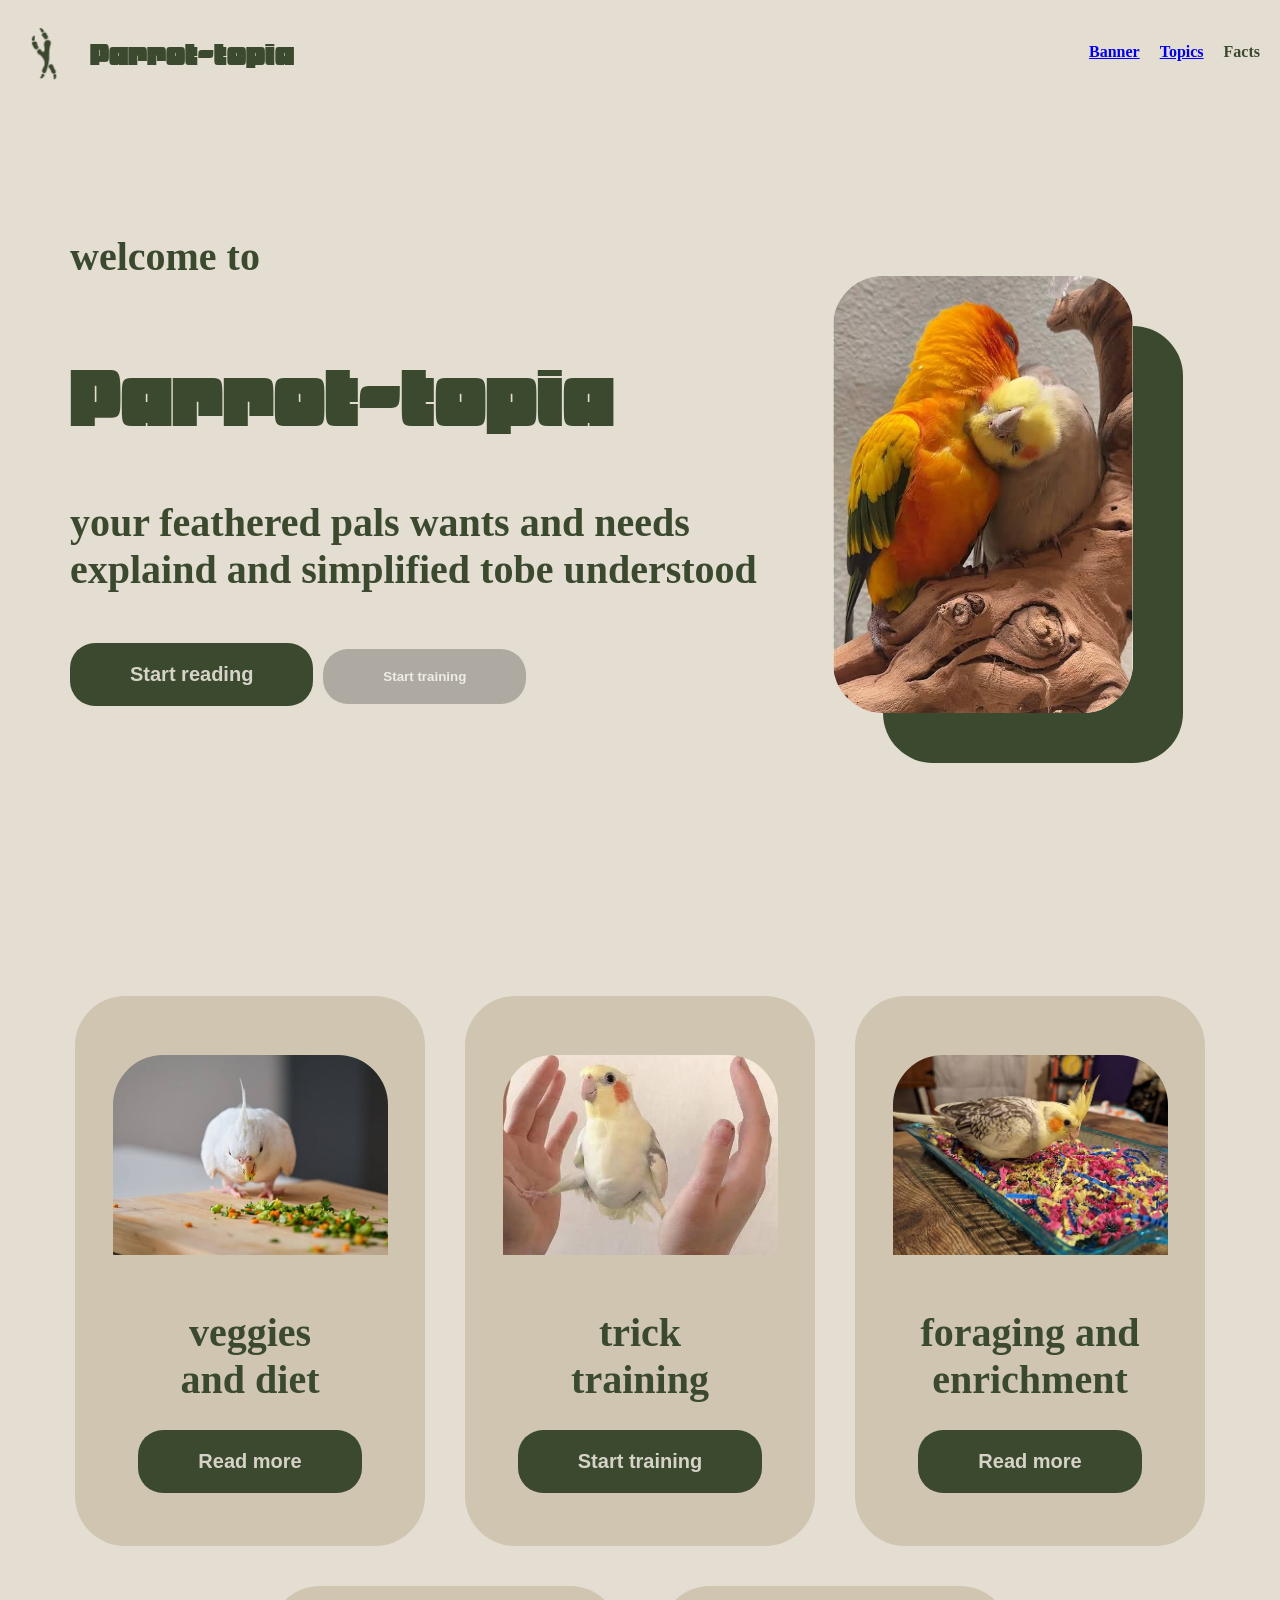
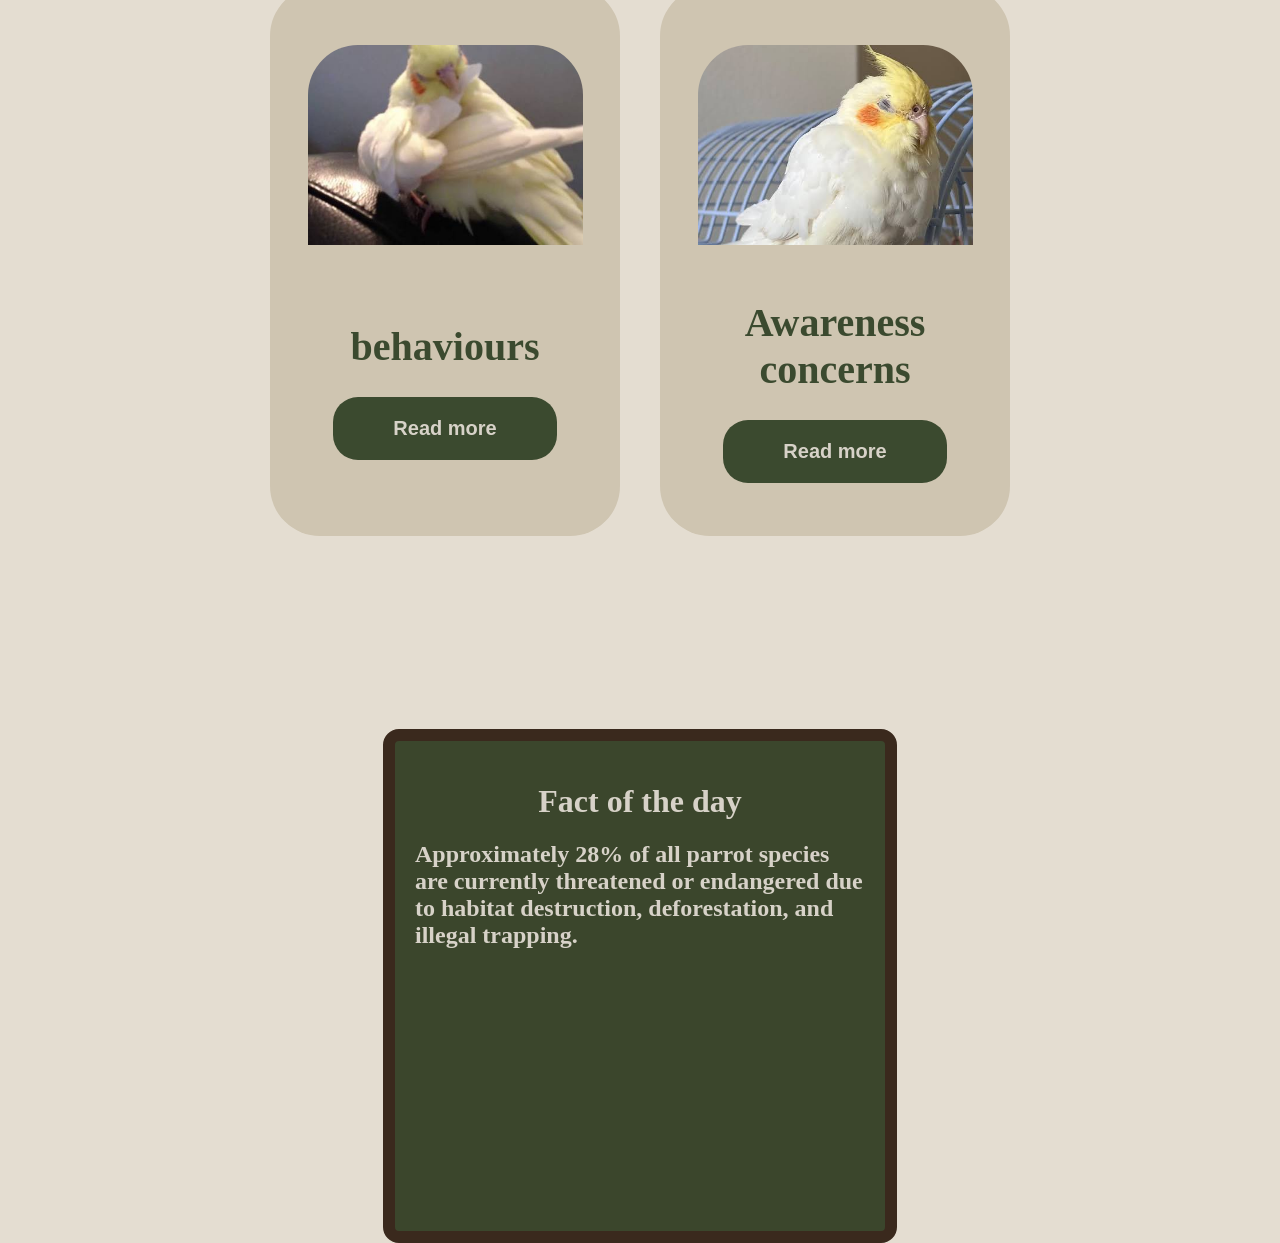
==== index.html @ 87673b83 "Add files via upload" ====
<!doctype html>
<html lang="en">

<head>
  <meta charset="UTF-8" />
  <meta name="viewport" content="width=device-width, initial-scale=1.0" />
  <link rel="stylesheet" href="style.css" />

  <link rel="preconnect" href="https://fonts.googleapis.com" />
  <link rel="preconnect" href="https://fonts.gstatic.com" crossorigin />
  <link href="https://fonts.googleapis.com/css2?family=Badeen+Display&display=swap" rel="stylesheet" />

  <title>Document</title>
</head>

<body>

  <div id="topicLinks" class="scale-up-center ">
    <p>eddf</p>
    <p>gregf</p>
    <p>grfgv</p>
    <p>regegrfg</p>
    <p>gfdghert</p>
  </div>

  <nav>
    <div>
      <img id="navLogo" src="images/parrot-foot.png" alt="parrot foot logo" />
      <h3 class="badeen" id="navTitle">Parrot-topia</h3>
    </div>
    <div>
      <a href="#banner">Banner</a>
      <a href="#cardsParent">Topics</a>
      <a>Facts</a>
    </div>
  </nav>


  <div id="banner">
    <div id="part1">
      <p>welcome to</p>
      <h1 class="badeen">Parrot-topia</h1>
      <p>
        your feathered pals wants and needs <br />explaind and simplified tobe
        understood
      </p>
      <div id="btnParent">
        <button class="mainBtn">Start reading</button>
        <button>Start training</button>
      </div>
    </div>



    <div class="part2parent">

      <div id="part2">
        <img src="images/feathered-pals.jpeg" id="pals" alt="feathered pals preening" />
      </div>
    </div>
  </div>

  <div id="cardsParent">
    <div class="cardparent2">
      <div class="cards">
        <div class="cardimgparent">
          <img class="widthimg cardIMG" src="images/veggies.jpeg" alt="a parrot doing tricks" />
        </div>
        <div class="cardTXT">
          <h1>veggies<br />and diet</h1>
          <button>Read more</button>
        </div>
      </div>
    </div>

    <div class="cardparent2">
      <div class="cards">
        <div class="cardimgparent">
          <img class="cardIMG" src="images/stripper.jpeg" alt="a parrot doing tricks" />
        </div>
        <div class="cardTXT">
          <h1>trick<br />training</h1>
          <button>Start training</button>
        </div>
      </div>
    </div>

    <div class="cardparent2">
      <div class="cards">
        <div class="cardimgparent">
          <img class="widthimg cardIMG" src="images/foraging.jpeg" alt="a parrot doing tricks" />
        </div>
        <div class="cardTXT">
          <h1>foraging and enrichment</h1>
          <button>Read more</button>
        </div>
      </div>
    </div>

    <div class="cardparent2">
      <div class="cards">
        <div class="cardimgparent">
          <img class="widthimg cardIMG" src="images/preeningBuddy.jpg" alt="a parrot doing tricks" />
        </div>
        <div class="cardTXT">
          <h1>behaviours</h1>
          <button>Read more</button>
        </div>
      </div>
    </div>

     <div class="cardparent2">
      <div class="cards">
        <div class="cardimgparent">
          <img class="widthimg cardIMG" src="images/sickBuddy.jpg" alt="a parrot doing tricks" style="width:100%;height: auto;"/>
        </div>
        <div class="cardTXT">
          <h1>Awareness concerns</h1>
          <button>Read more</button>
        </div>
      </div>
    </div>
  </div>



  <div id="section2">
    <div id="boardParent">
      <div id="board">
        <h1>Fact of the day</h1>
        <h2>Did you know that, training your parrot helps with</h2>
      </div>
    </div>
  </div>


  


  <script src="Script.js"></script>
</body>
</html>
---- style.css ----
body{
    background-color: #e4ddd1;
        color: #3b4a2f;
            font-weight: bold;
    margin: 0px;
    padding: 0px;
}
#navLogo{
    width: 50px;
    height: auto;
}
nav{
    padding: 0px 20px;
    display: flex;
    justify-content: space-between;
    align-items: center;

}
nav div{
    display: flex;
    gap: 20px;
    justify-content: center;
    align-items: center;
}
#navTitle{
    font-size: 30px;
}
.badeen {
  font-family: "Badeen Display", system-ui;
  font-weight: 400;
  font-style: normal;
}
#part1,#part2{
padding: 20px 0px;
    font-size: 40px;
}
#part1{
        width:fit-content ;
}

.part2parent{
    width: 25%;
display: flex;
justify-content: center;
align-items: center;
flex-grow: 1;

}

#banner{
    max-width: 100vw;
    padding: 70px;
    display: flex;
    flex-wrap: wrap;
    justify-content: space-between;
    align-items: center;
}
#pals{
    margin-bottom: -100px;
    border-radius:  50px ;
    width: 300px;
    box-shadow: #3b4a2f 50px 50px 0px;
}
.cards{
    display: flex;
    flex-direction: column;
    justify-content: space-evenly;
    align-items: center;
    background-color: #cfc5b1;
    border-radius: 50px;
    width: 300px;
    height: 500px;
        transition: all 0.3s;
        padding: 25px;
}

.cards:hover{
    background-color: rgb(255, 198, 83);
    transform: translateY(-100px);
}

#cardsParent{
    flex-wrap: wrap;
    margin-top: 200px;
    padding: 0px 70px;
    gap:40px;
    display: flex;
    justify-content: center;
    align-items: center;
    
}
button,input{
    padding: 20px 60px;
    border-radius: 25px;
    border: 0px;
    background-color: #aeaaa2;
    color: #eeece7;
    font-weight: bold;
    transition: all 0.15s;
}
button:hover{
    background-color: #e5a93c;
    color: #3B462C;

}
#btnParent{
    margin-top: 50px;
}
.mainBtn{
    background-color: #3b4a2f;
    color: #d7d2c8;
    font-size: 20px;


}
.mainBtn:hover{
    background-color: #e5a93c;
    color: #3B462C;

}
.cardimgparent{
     display: flex;
    justify-content: center;
    align-items: center;
    background-color: #e5a93c;
    height: 200px;
    width: 275px;
    border-radius: 50px 50px 0px 0px;
    overflow: hidden;
}
.cardIMG{width: 275px;}
.cardTXT{flex-direction: column;
    display: flex;
    justify-content: center;
    align-items: center;
    height: 200px;
    width: 275px;
}
.cardTXT h1{
    color: #3b4a2f;
    text-align:center ;
    font-size: 40px;
}
.cardTXT button{
background-color: #3b4a2f;
    color: #d7d2c8;
    font-size: 20px;
}
.cardTXT button:hover{
    background-color: #e5a93c;
    color: #3B462C;
}
.widthimg{
    width: auto;
    height: 200px;
}
.cardparent2{
display: flex;
justify-content: center;
align-items: center;}
.cardparent2:hover .cards{
    background-color: #ffc653;
    transform: translateY(-100px);
}
input{
    padding: 20px 60px;
    border-radius: 25px;
    border: 0px;
    background-color: #aeaaa2;
    color: #eeece7;
    font-weight: bold;
    transition: all 0.15s;
    font-size: 20px;
}
form{    
    display: flex;
    justify-content: space-between;
    align-items: center;
    flex-direction:column;
    gap: 10px;
        width: 100%;
        max-width: 550px;
    font-size: 20px;
        height: 100%;
            padding:0px  50px;
}
.traininginput{
    display: flex;
    justify-content: space-between;
    align-items: center;
    flex-direction:rows;
    width: 100%;
    height: 100%;

}
#trainingSignUp{
    flex-grow: 1;
    display: flex;
    justify-content: center;
    align-items: center;
    flex-direction:rows;
    height: 500px;
    width: 50%;
}
#boardParent{
    width:  50%;
    min-width: 500px;
    flex-grow: 1;
    height: 500px;
    display: flex;
    justify-content: center;
    align-items: center;
    flex-direction:rows;
}
#section2{
    margin-top: 200px;
    flex-wrap: wrap-reverse;
    width: 100%;
    display: flex;
    justify-content: space-between;
    align-items: center;
    flex-direction:rows;
}
#board{
    padding:20px;
    width: 450px;
    aspect-ratio: 1/1;
    background-color: #3B462C;
    border: #3a291d solid 12px;
    border-radius: 16px;
        color: #d7d2c8;
}
#board h1{
    text-align: center;
    color: #d7d2c8;
}
li{
    font-size: 20px;
    padding: 20px;
}
#section3{
    overflow:auto;
margin-top: 200px;
height: fit-content;
position: relative;
}
#playArea{
    display: block;
    width: 100%;
    image-orientation: flip;
    height:auto;
}
#playAreaStuff{
    height: 100%;
    width: 100%;
    padding: 100px;
    position: absolute;
    color: #cfc5b1;
}
#playAreaStuff h1{
padding: 20px 0px;
    font-size: 40px;

}
#playAreaStuff p{
    font-size: 40px;
}

#topicLinks{
    display: none;
    position:fixed;
    top: 0px;
    width: 100vw;
    height: 100vh;
    background-color: #cfc5b1;
    z-index: 100;
}









.scale-up-center {
	-webkit-animation: scale-up-center 0.4s cubic-bezier(0.390, 0.575, 0.565, 1.000) both;
	        animation: scale-up-center 0.4s cubic-bezier(0.390, 0.575, 0.565, 1.000) both;
}








/* ----------------------------------------------
 * Generated by Animista on 2026-10-11 20:53:26
 * Licensed under FreeBSD License.
 * See http://animista.net/license for more info. 
 * w: http://animista.net, t: @cssanimista
 * ---------------------------------------------- */

/**
 * ----------------------------------------
 * animation scale-up-center
 * ----------------------------------------
 */
@-webkit-keyframes scale-up-center {
  0% {
    -webkit-transform: scale(0.5);
            transform: scale(0.5);
  }
  100% {
    -webkit-transform: scale(1);
            transform: scale(1);
  }
}
@keyframes scale-up-center {
  0% {
    -webkit-transform: scale(0.5);
            transform: scale(0.5);
  }
  100% {
    -webkit-transform: scale(1);
            transform: scale(1);
  }
}
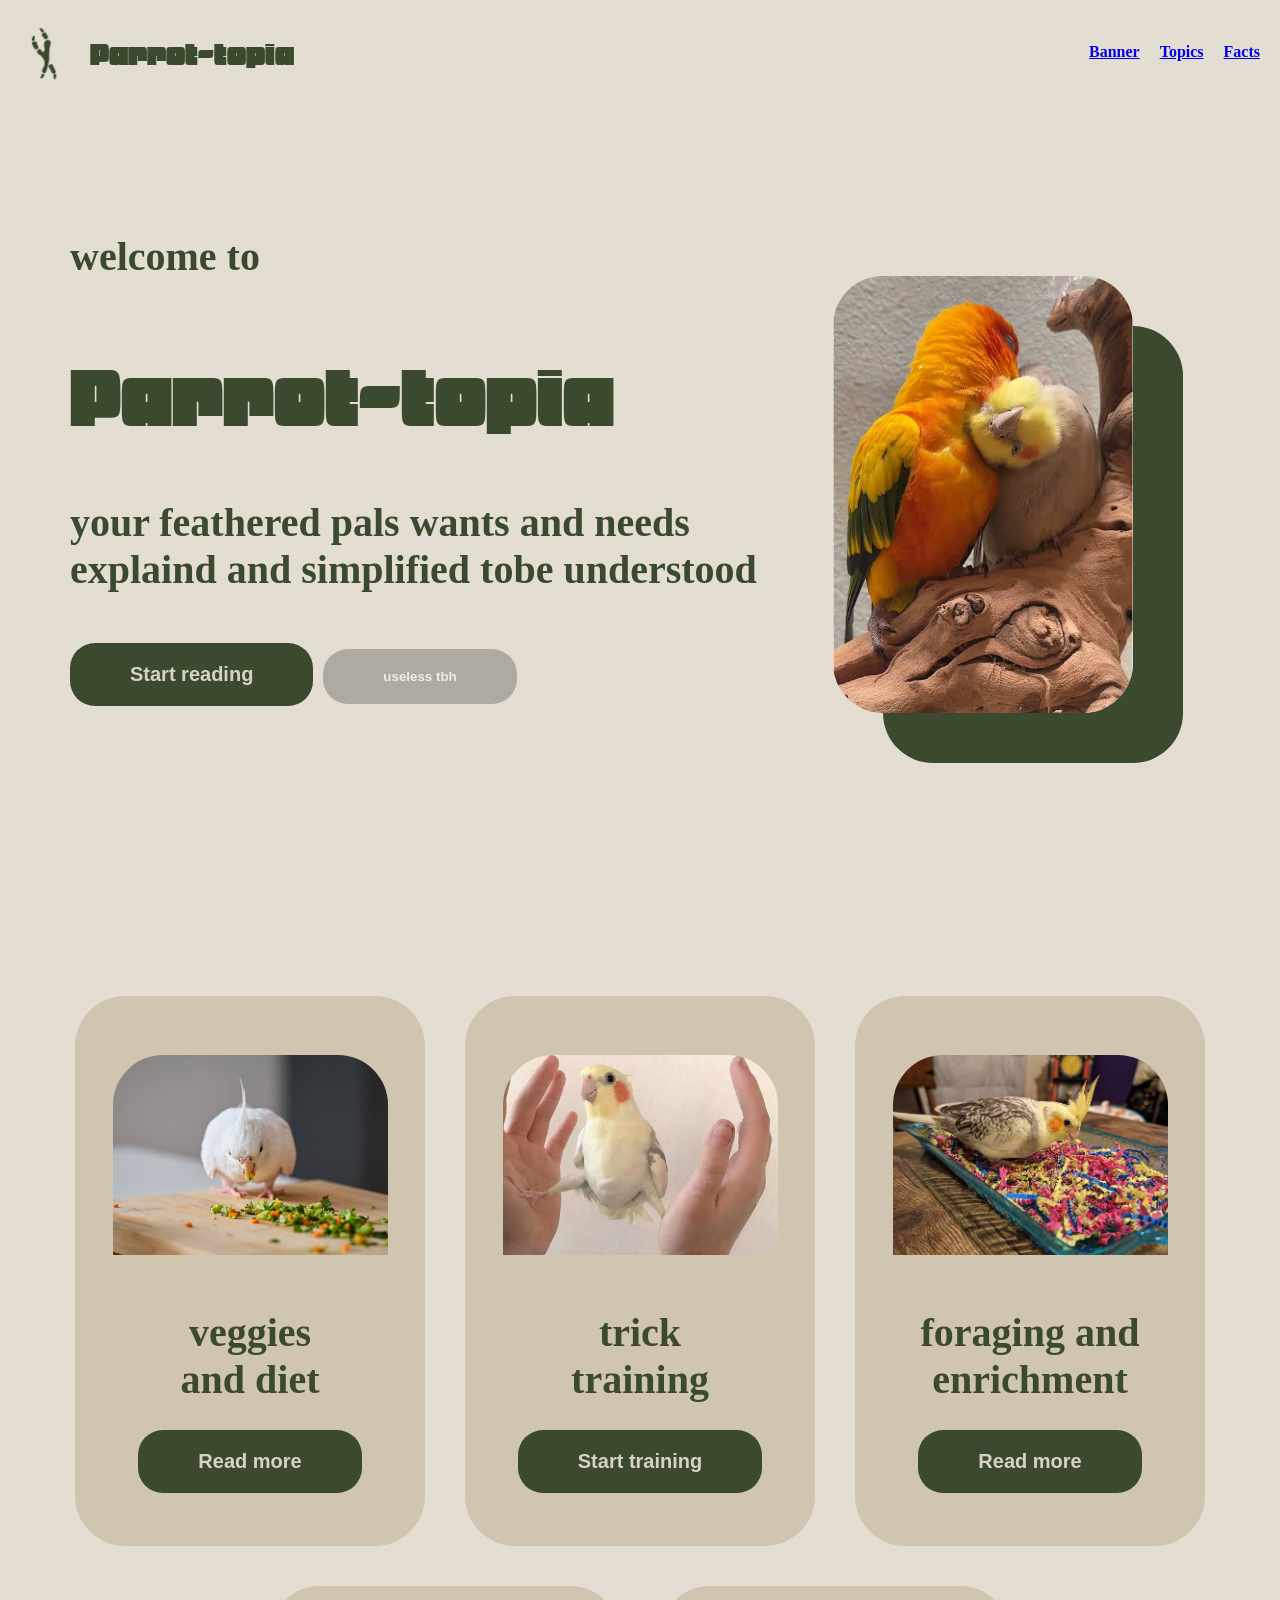
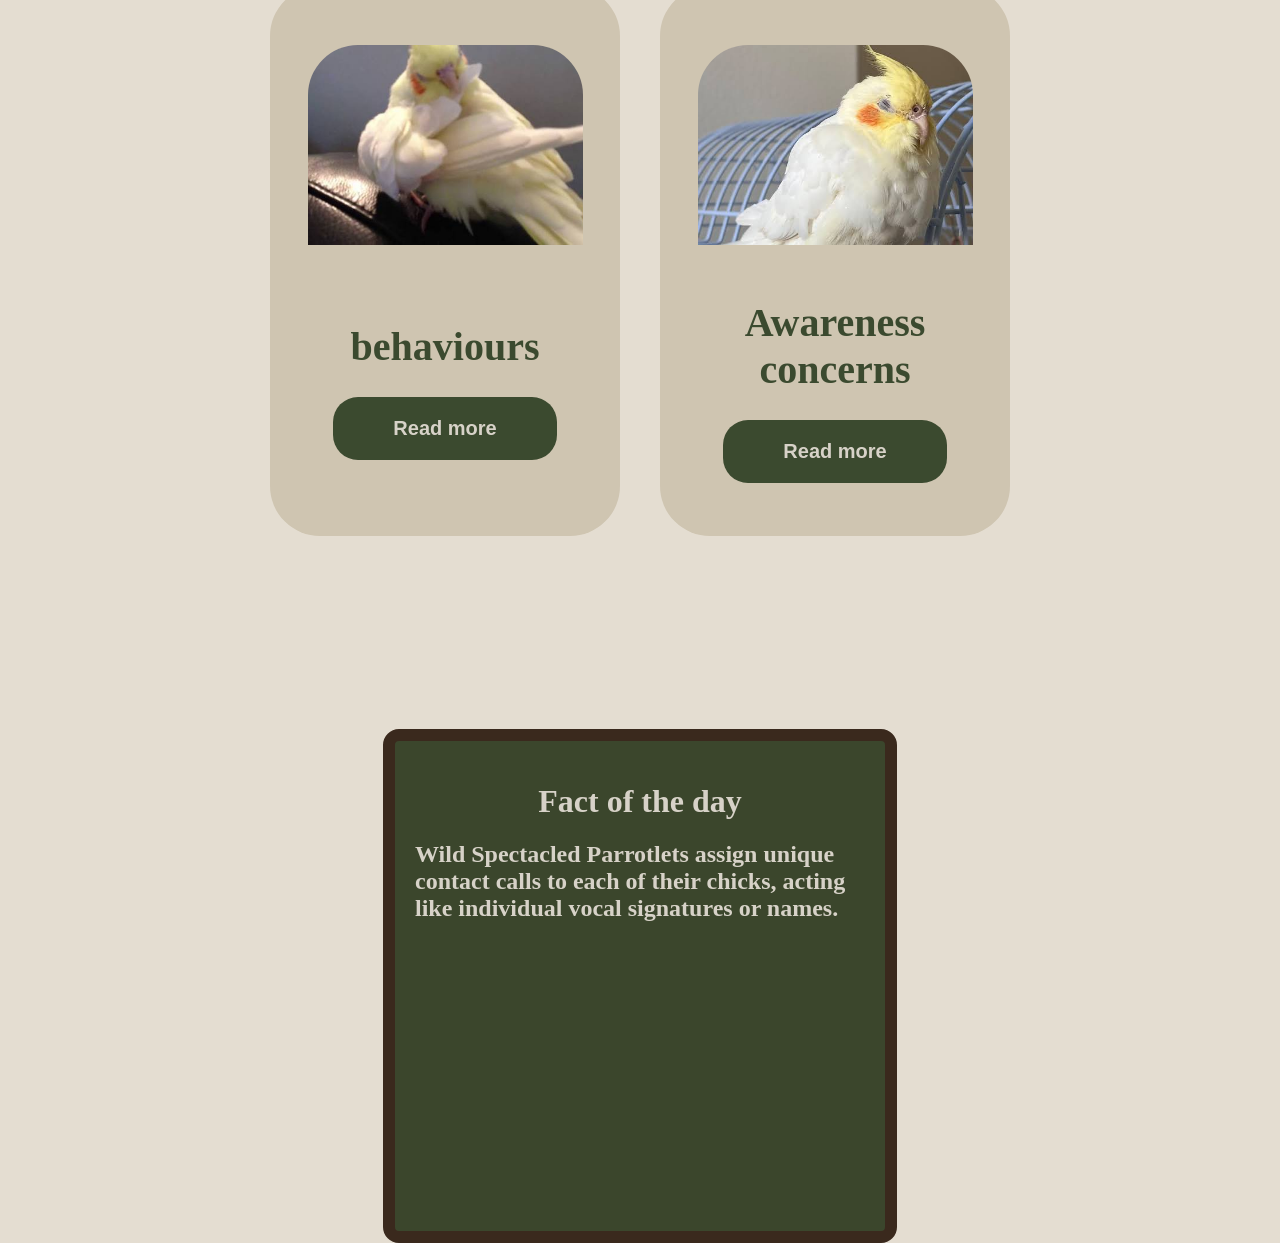
==== commit 785b554f: "0.5.8" ====
--- a/index.html
+++ b/index.html
@@ -16,11 +16,20 @@
 <body>
 
   <div id="topicLinks" class="scale-up-center ">
-    <p>eddf</p>
-    <p>gregf</p>
-    <p>grfgv</p>
-    <p>regegrfg</p>
-    <p>gfdghert</p>
+        <div id="links">
+
+          <div id="popupnav">
+            <button id="back">back</button>
+            <h1 id="topicTitle">Diet and nutrion</h1>
+          </div>
+
+    <a href="">general guide lines for a good diet</a>
+    <a href="">safe foods and their nutrional value</a>
+    <a href="">unsafe foods</a>
+    <a href="">treats</a>
+    <a href="">fdddddge</a>
+  </div>
+
   </div>
 
   <nav>
@@ -31,7 +40,7 @@
     <div>
       <a href="#banner">Banner</a>
       <a href="#cardsParent">Topics</a>
-      <a>Facts</a>
+      <a href="#boardParent">Facts</a>
     </div>
   </nav>
 
@@ -46,7 +55,7 @@
       </p>
       <div id="btnParent">
         <button class="mainBtn">Start reading</button>
-        <button>Start training</button>
+        <button>useless tbh</button>
       </div>
     </div>
 
@@ -55,7 +64,7 @@
     <div class="part2parent">
 
       <div id="part2">
-        <img src="images/feathered-pals.jpeg" id="pals" alt="feathered pals preening" />
+        <img src="images/feathered-pals.jpeg" id="pals" alt="feathered pals preening" class=""/>
       </div>
     </div>
   </div>
--- a/style.css
+++ b/style.css
@@ -1,3 +1,13 @@
+html {
+    scroll-behavior: smooth;
+}
+
+@media (prefers-reduced-motion: reduce) {
+    html {
+        scroll-behavior: auto;
+    }
+}
+
 body{
     background-color: #e4ddd1;
         color: #3b4a2f;
@@ -161,6 +171,7 @@
 .cardparent2:hover .cards{
     background-color: #ffc653;
     transform: translateY(-100px);
+        box-shadow: #3b4a2f 20px 20px;
 }
 input{
     padding: 20px 60px;
@@ -269,45 +280,60 @@
 #topicLinks{
     display: none;
     position:fixed;
-    top: 0px;
     width: 100vw;
     height: 100vh;
-    background-color: #cfc5b1;
+    justify-content: center;
+    align-items: center;
+    background-color: #3d393140;
+    backdrop-filter: blur(10px);
     z-index: 100;
-}
-
-
-
-
-
+      overscroll-behavior: contain;
+}
+#links{
+    display: flex;
+    justify-content: start;
+    align-items: center;
+    flex-direction: column;
+    width: 80vw;
+    height: 80vh;
+    background-color:#d7d2c8;
+    border-radius: 50px;
+    box-shadow: #3b4a2f 20px 20px;
+}
+
+#popupnav{
+    width: 100%;
+    padding: 20px 50px;
+    box-sizing: border-box;
+    display: flex;
+    align-items: center;
+    position: relative;
+}
+
+#popupnav h1{
+    position: absolute;
+    left: 50%;
+    transform: translateX(-50%);
+    top:25px;
+    margin: 0;
+}
 
 
 
 
 .scale-up-center {
-	-webkit-animation: scale-up-center 0.4s cubic-bezier(0.390, 0.575, 0.565, 1.000) both;
-	        animation: scale-up-center 0.4s cubic-bezier(0.390, 0.575, 0.565, 1.000) both;
-}
-
-
-
-
-
-
-
-
-/* ----------------------------------------------
- * Generated by Animista on 2026-10-11 20:53:26
- * Licensed under FreeBSD License.
- * See http://animista.net/license for more info. 
- * w: http://animista.net, t: @cssanimista
- * ---------------------------------------------- */
-
-/**
- * ----------------------------------------
- * animation scale-up-center
- * ----------------------------------------
- */
+	-webkit-animation: scale-up-center 0.2s cubic-bezier(0.390, 0.575, 0.565, 1.000) both;
+	        animation: scale-up-center 0.2s cubic-bezier(0.390, 0.575, 0.565, 1.000) both;
+}
+
+
+
+
+
+
+
+
+
 @-webkit-keyframes scale-up-center {
   0% {
     -webkit-transform: scale(0.5);
@@ -328,3 +354,179 @@
             transform: scale(1);
   }
 }
+
+@media (max-width: 700px) {
+    nav {
+        flex-wrap: wrap;
+        gap: 8px;
+        padding: 8px 16px;
+    }
+
+    nav div {
+        gap: 12px;
+    }
+
+    nav div:last-child {
+        width: 100%;
+        justify-content: space-around;
+        padding-bottom: 8px;
+    }
+
+    #banner {
+        box-sizing: border-box;
+        padding: 32px 24px;
+        gap: 24px;
+    }
+
+    #part1 {
+        width: 100%;
+        font-size: 22px;
+    }
+
+    #part1 h1 {
+        font-size: 48px;
+    }
+
+    #btnParent {
+        display: flex;
+        flex-wrap: wrap;
+        gap: 12px;
+        margin-top: 24px;
+    }
+
+    button,
+    input {
+        padding: 16px 24px;
+    }
+
+    .part2parent {
+        width: 100%;
+        min-width: 0;
+    }
+
+    #part2 {
+        font-size: 1rem;
+    }
+
+    #pals {
+        display: block;
+        width: min(260px, 75vw);
+        max-width: 100%;
+        margin-bottom: 0;
+        box-shadow: #3b4a2f 18px 18px 0;
+    }
+
+    #cardsParent {
+        box-sizing: border-box;
+        margin-top: 64px;
+        padding: 0 20px;
+        gap: 32px;
+    }
+
+    .cards {
+        box-sizing: border-box;
+        width: min(350px, calc(100vw - 40px));
+        padding: 20px;
+    }
+
+    .cardimgparent,
+    .cardTXT {
+        box-sizing: border-box;
+        width: 100%;
+    }
+
+    .cardIMG {
+        max-width: 100%;
+        object-fit: cover;
+    }
+
+    .cards:hover,
+    .cardparent2:hover .cards {
+        transform: none;
+    }
+
+    #section2 {
+        margin-top: 64px;
+    }
+
+    #boardParent {
+        box-sizing: border-box;
+        width: 100%;
+        min-width: 0;
+        height: auto;
+        padding: 0 16px;
+    }
+
+    #board {
+        box-sizing: border-box;
+        width: min(100%, 450px);
+        height: auto;
+        aspect-ratio: 1;
+        padding: 16px;
+    }
+
+    #board h1 {
+        font-size: clamp(24px, 7vw, 36px);
+    }
+
+    #board h2 {
+        font-size: clamp(18px, 5vw, 26px);
+    }
+
+    #topicLinks {
+        box-sizing: border-box;
+        width: 100%;
+        height: 100vh;
+        height: 100dvh;
+        padding: 16px;
+    }
+
+    #links {
+        box-sizing: border-box;
+        width: 100%;
+        height: auto;
+        max-height: 100%;
+        overflow-y: auto;
+        padding: 8px 16px 24px;
+        border-radius: 24px;
+    }
+
+    #popupnav {
+        min-height: 72px;
+        padding: 16px 0;
+    }
+
+    #popupnav h1 {
+        top: 50%;
+        width: calc(100% - 110px);
+        font-size: clamp(20px, 6vw, 30px);
+        text-align: center;
+        transform: translate(-50%, -50%);
+    }
+
+    #back {
+        padding: 12px 16px;
+    }
+
+    #links > a {
+        max-width: 100%;
+        padding: 12px 8px;
+        text-align: center;
+        overflow-wrap: anywhere;
+    }
+}
+
+@media (max-width: 380px) {
+    #navTitle {
+        font-size: 24px;
+    }
+
+    nav div:last-child {
+        gap: 8px;
+        font-size: 14px;
+    }
+
+    #part1 h1 {
+        font-size: 40px;
+    }
+}
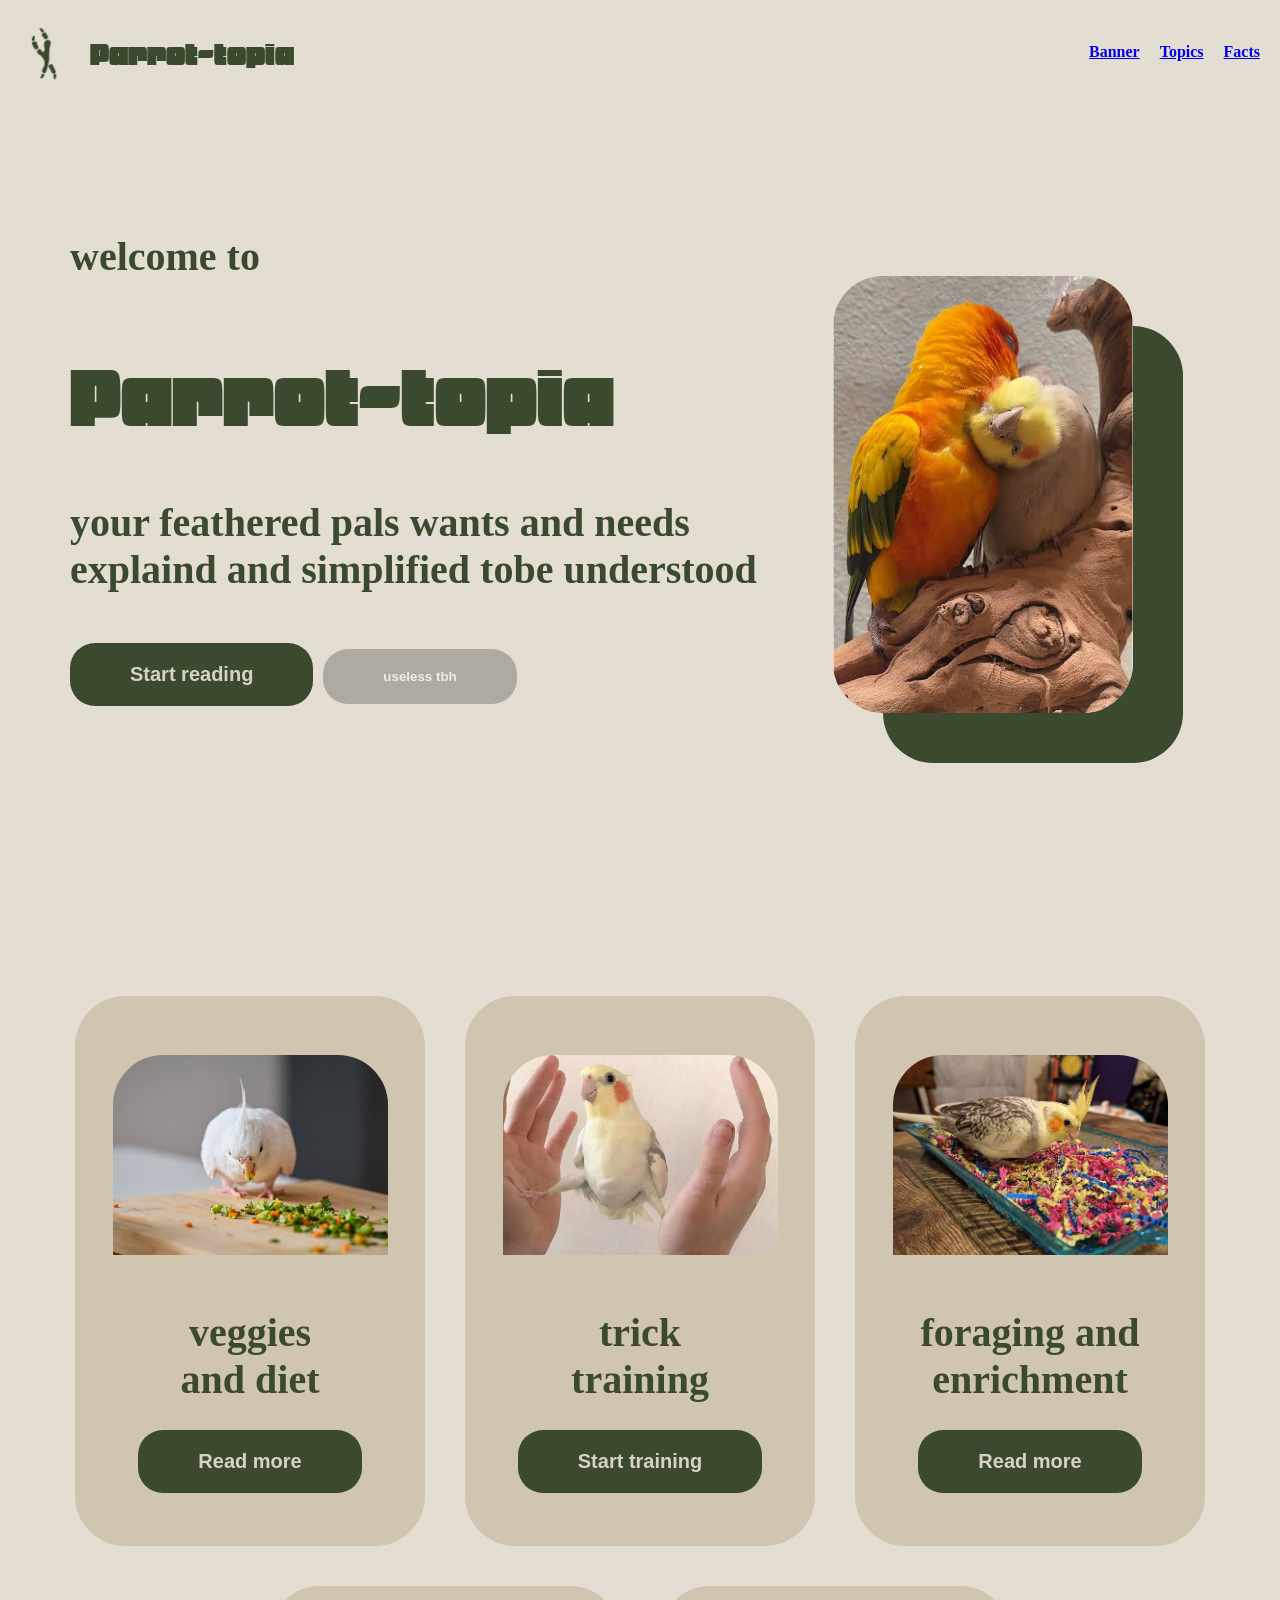
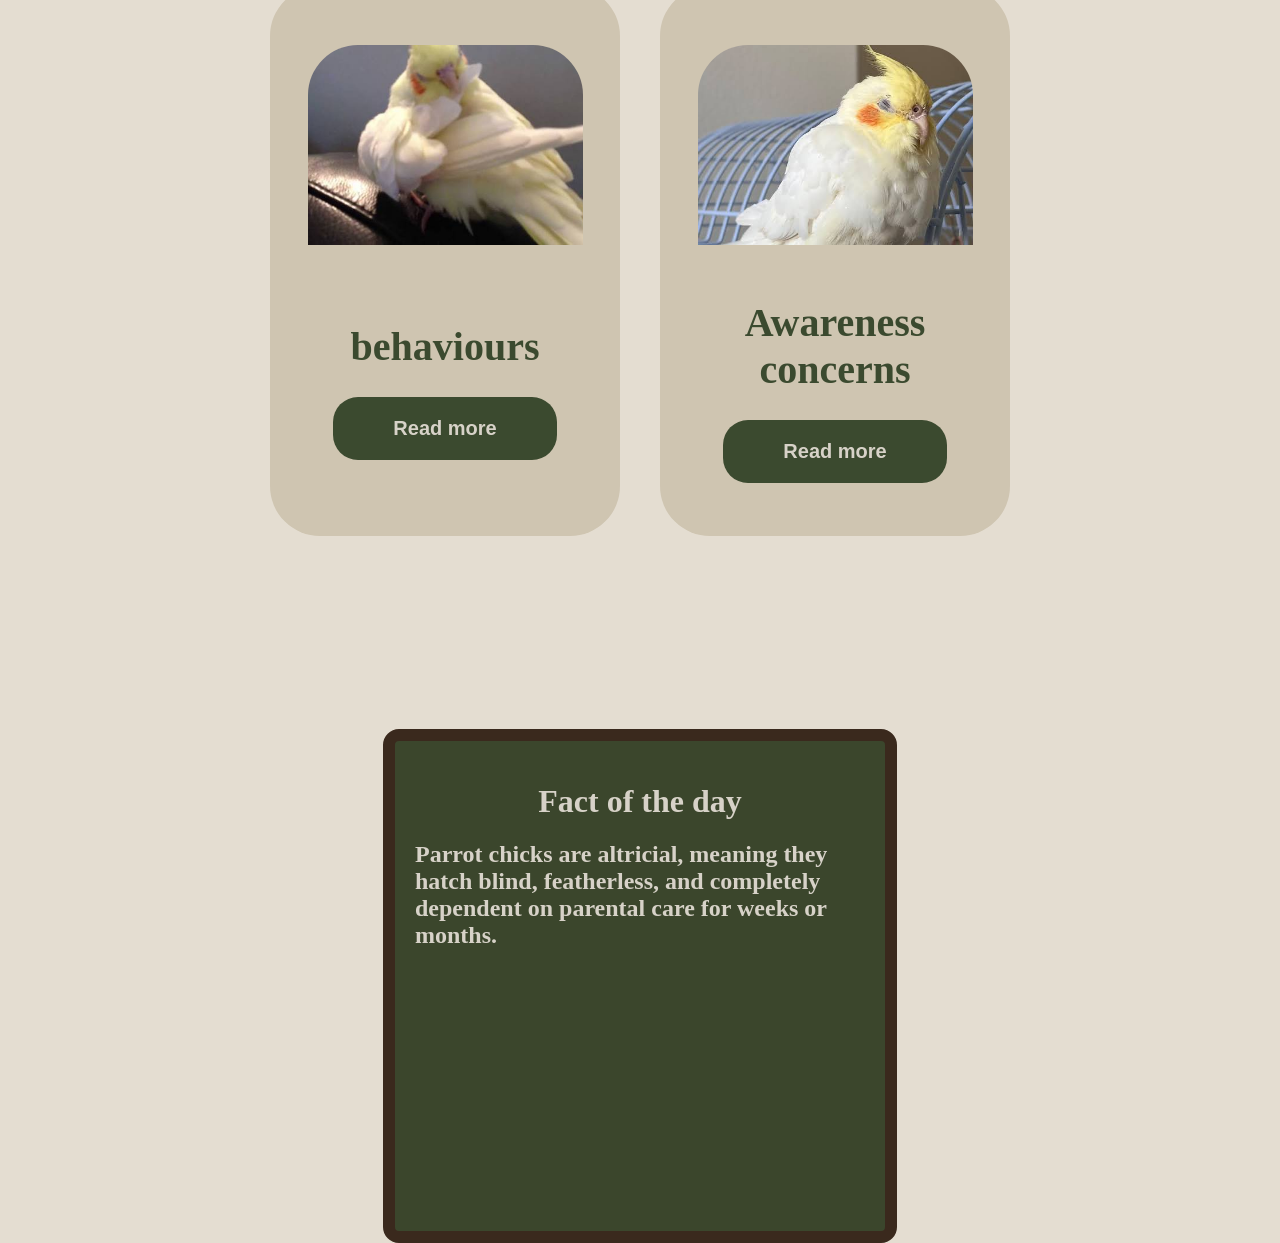
==== commit 71ff4052: "0.5.9" ====
--- a/index.html
+++ b/index.html
@@ -22,12 +22,9 @@
             <button id="back">back</button>
             <h1 id="topicTitle">Diet and nutrion</h1>
           </div>
+          <div id="topics">
+          </div>
 
-    <a href="">general guide lines for a good diet</a>
-    <a href="">safe foods and their nutrional value</a>
-    <a href="">unsafe foods</a>
-    <a href="">treats</a>
-    <a href="">fdddddge</a>
   </div>
 
   </div>
--- a/style.css
+++ b/style.css
@@ -317,6 +317,10 @@
     top:25px;
     margin: 0;
 }
+#topics{
+    display: flex;
+    flex-direction: column;
+}
 
 
 
@@ -529,4 +533,4 @@
     #part1 h1 {
         font-size: 40px;
     }
-}
+}
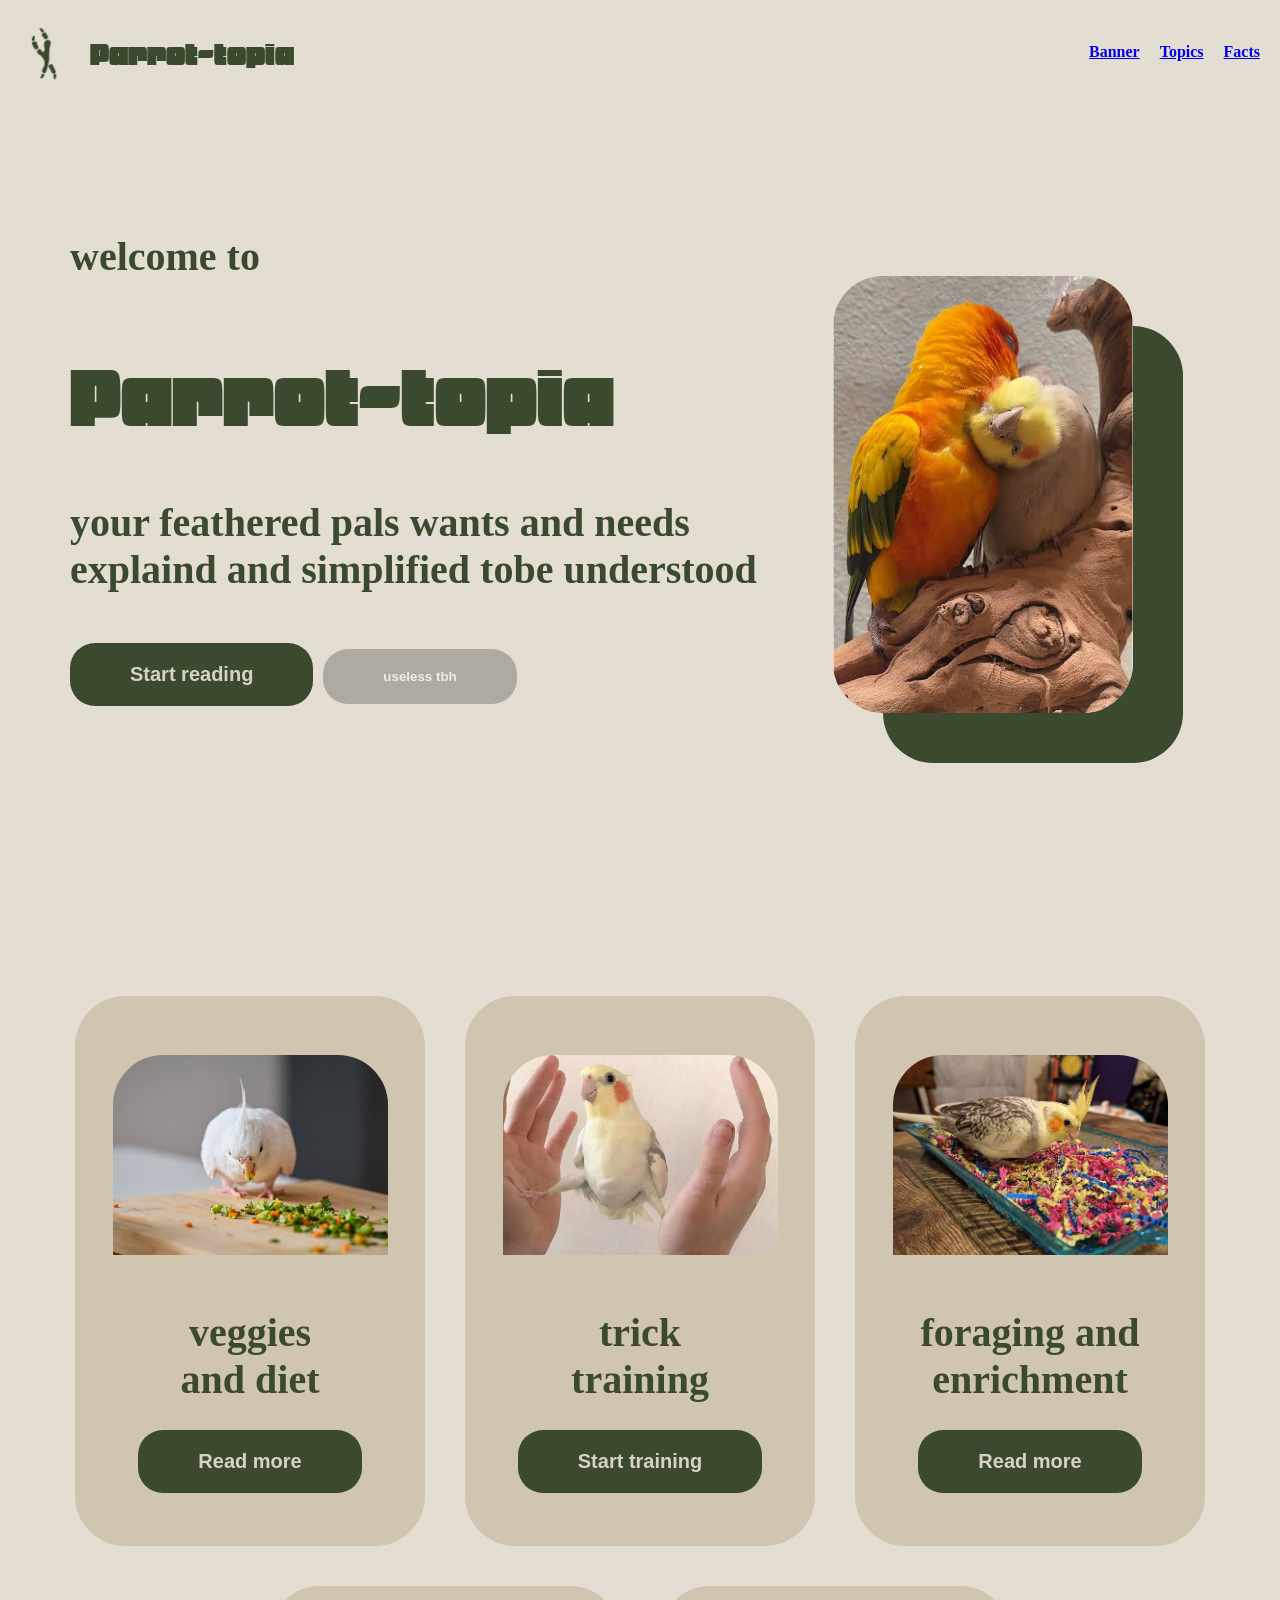
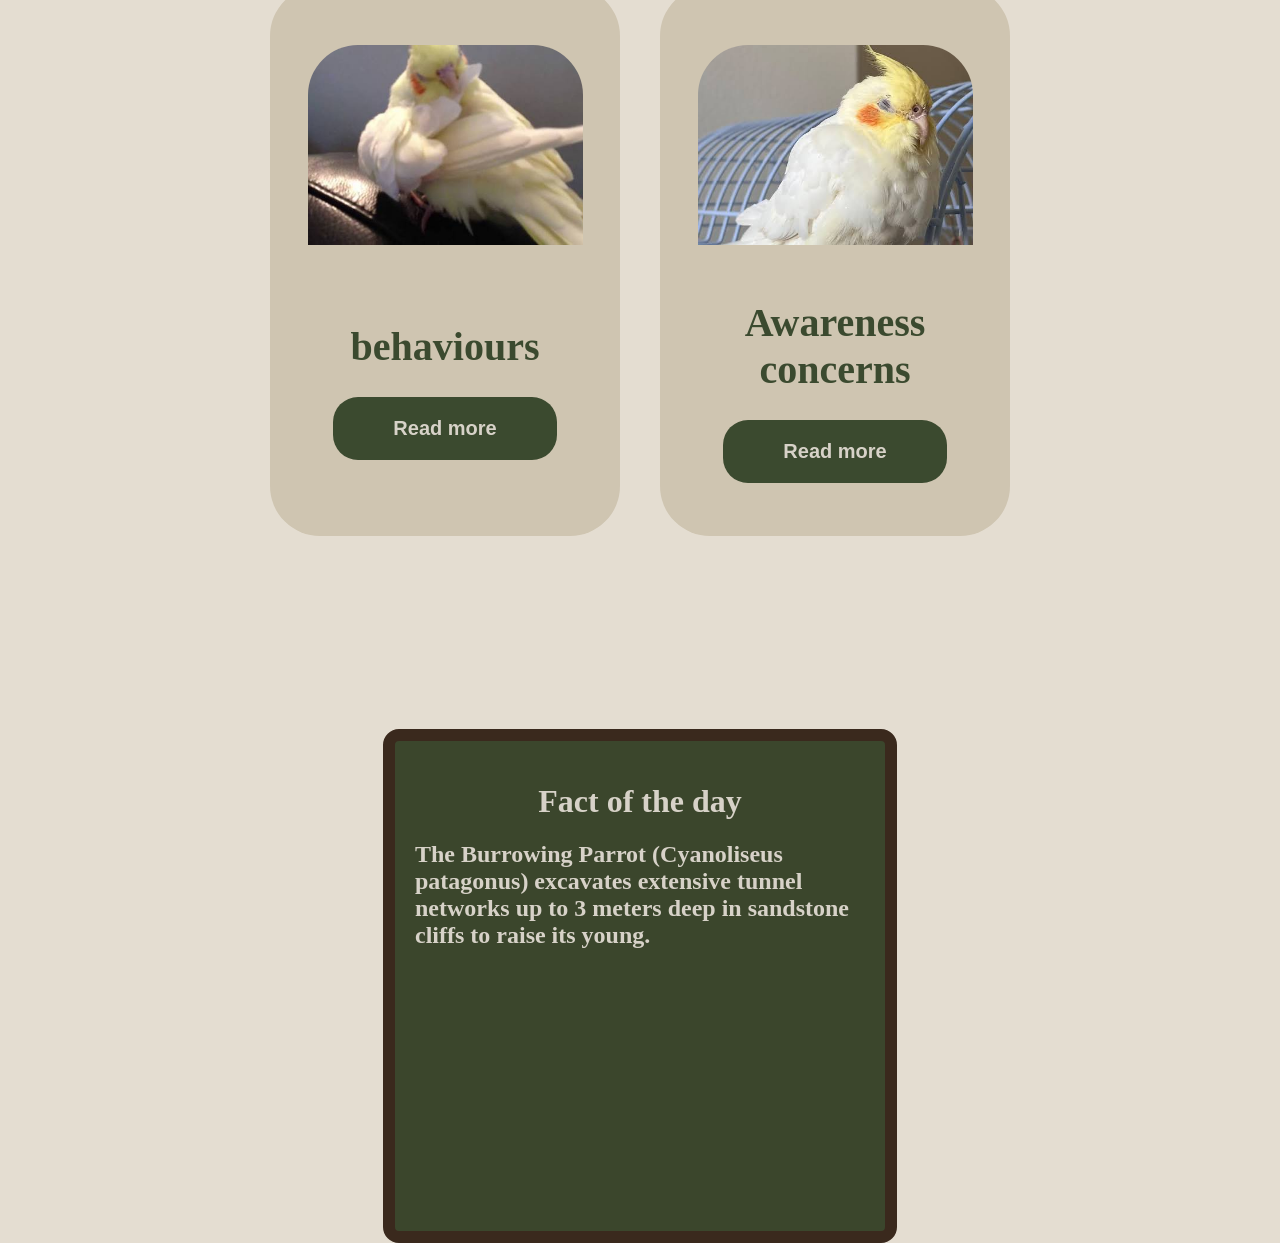
==== commit 4fae3f81: "0.7.0 added a test RTL layout will start adding articles next" ====
--- a/index.html
+++ b/index.html
@@ -10,7 +10,7 @@
   <link rel="preconnect" href="https://fonts.gstatic.com" crossorigin />
   <link href="https://fonts.googleapis.com/css2?family=Badeen+Display&display=swap" rel="stylesheet" />
 
-  <title>Document</title>
+  <title>Parrot-topia Homepage</title>
 </head>
 
 <body>
